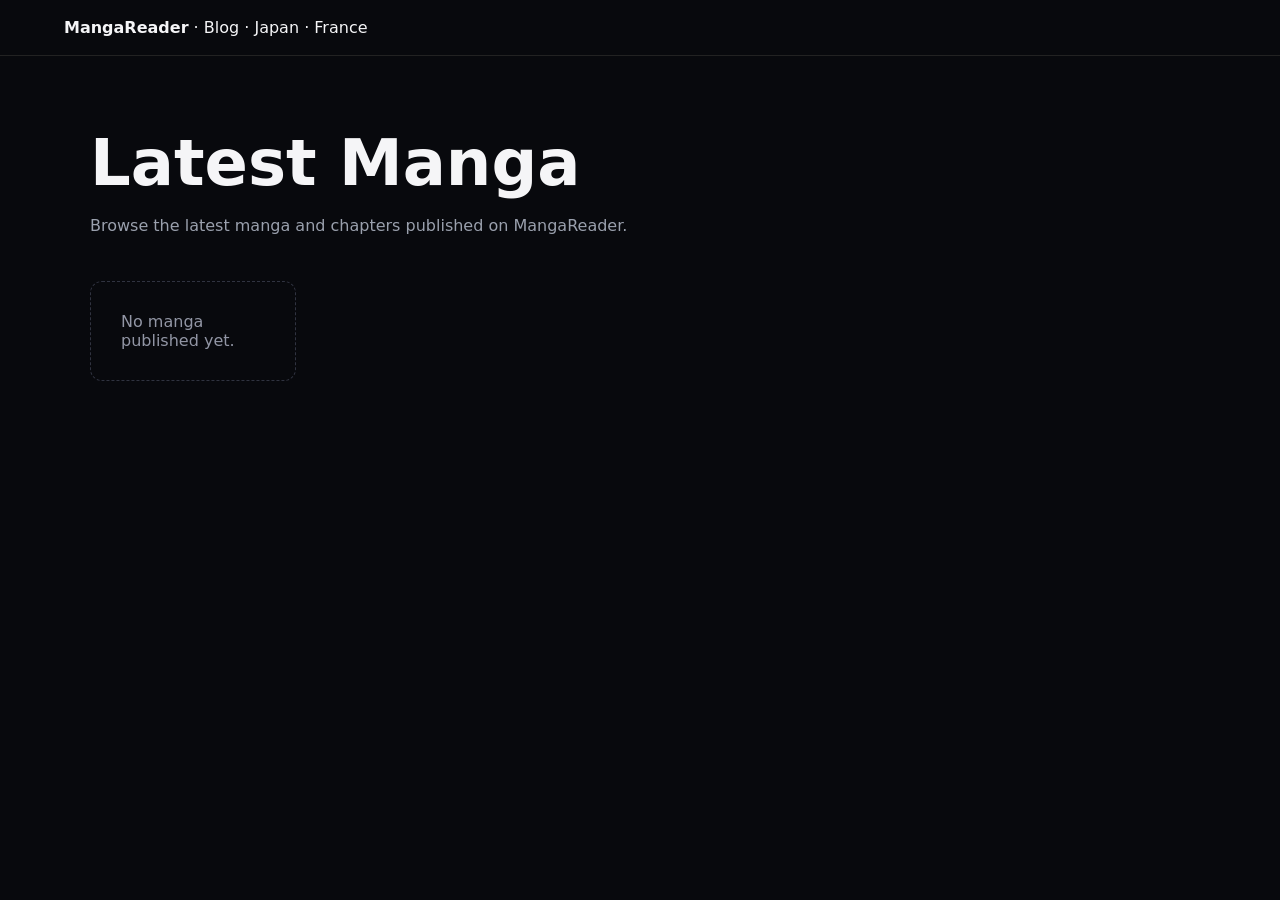
==== index.html @ e446fe51 "Add index.html for GitHub-only architecture" ====
<!doctype html><html lang="en"><head><meta charset="utf-8"><meta name="viewport" content="width=device-width,initial-scale=1"><meta name="robots" content="index,follow"><meta name="description" content="MangaReader — read manga chapters online."><link rel="canonical" href="https://kindgommangaraw.github.io/"><title>MangaReader</title><style>body{margin:0;background:#08090d;color:#f5f5f7;font-family:system-ui,sans-serif}a{color:inherit;text-decoration:none}.nav{padding:18px 5%;border-bottom:1px solid #222}.wrap{max-width:1100px;margin:auto;padding:40px 5%}.hero{padding:30px 0}.hero h1{font-size:clamp(36px,6vw,64px);margin:0 0 12px}.muted{color:#9aa0ad}.grid{display:grid;grid-template-columns:repeat(auto-fill,minmax(170px,1fr));gap:18px}.card{background:#11131a;border:1px solid #252936;border-radius:14px;overflow:hidden;padding-bottom:14px}.card img{width:100%;aspect-ratio:3/4;object-fit:cover;background:#171922}.card h2,.card p{padding:0 12px}.card h2{font-size:17px;margin:10px 0 5px}.card p{font-size:13px;color:#9aa0ad}.empty{padding:30px;border:1px dashed #303340;border-radius:12px;color:#9296a5}</style></head><body><nav class="nav"><strong>MangaReader</strong> · <a href="/blog.html">Blog</a> · <a href="/country.html?country=JP">Japan</a> · <a href="/country.html?country=FR">France</a></nav><main class="wrap"><section class="hero"><h1>Latest Manga</h1><p class="muted">Browse the latest manga and chapters published on MangaReader.</p></section><section id="grid" class="grid"><div class="empty">Loading…</div></section></main><script>const esc=v=>String(v??"").replace(/[&<>"']/g,m=>({"&":"&amp;","<":"&lt;",">":"&gt;","\"":"&quot;","'":"&#039;"}[m]));fetch("/data/manga.json").then(r=>r.json()).then(x=>{const d=x.manga||[];grid.innerHTML=d.length?d.map(m=>`<a class="card" href="/manga.html?slug=${encodeURIComponent(m.slug)}"><img src="${esc(m.cover||m.cover_url||"")}" alt="${esc(m.title)} cover" loading="lazy"><h2>${esc(m.title)}</h2><p>${esc(m.author||"")} · ${esc(m.status||"")}</p></a>`).join(""):"<div class=empty>No manga published yet.</div>"}).catch(()=>grid.innerHTML="<div class=empty>Could not load manga data.</div>")</script></body></html>
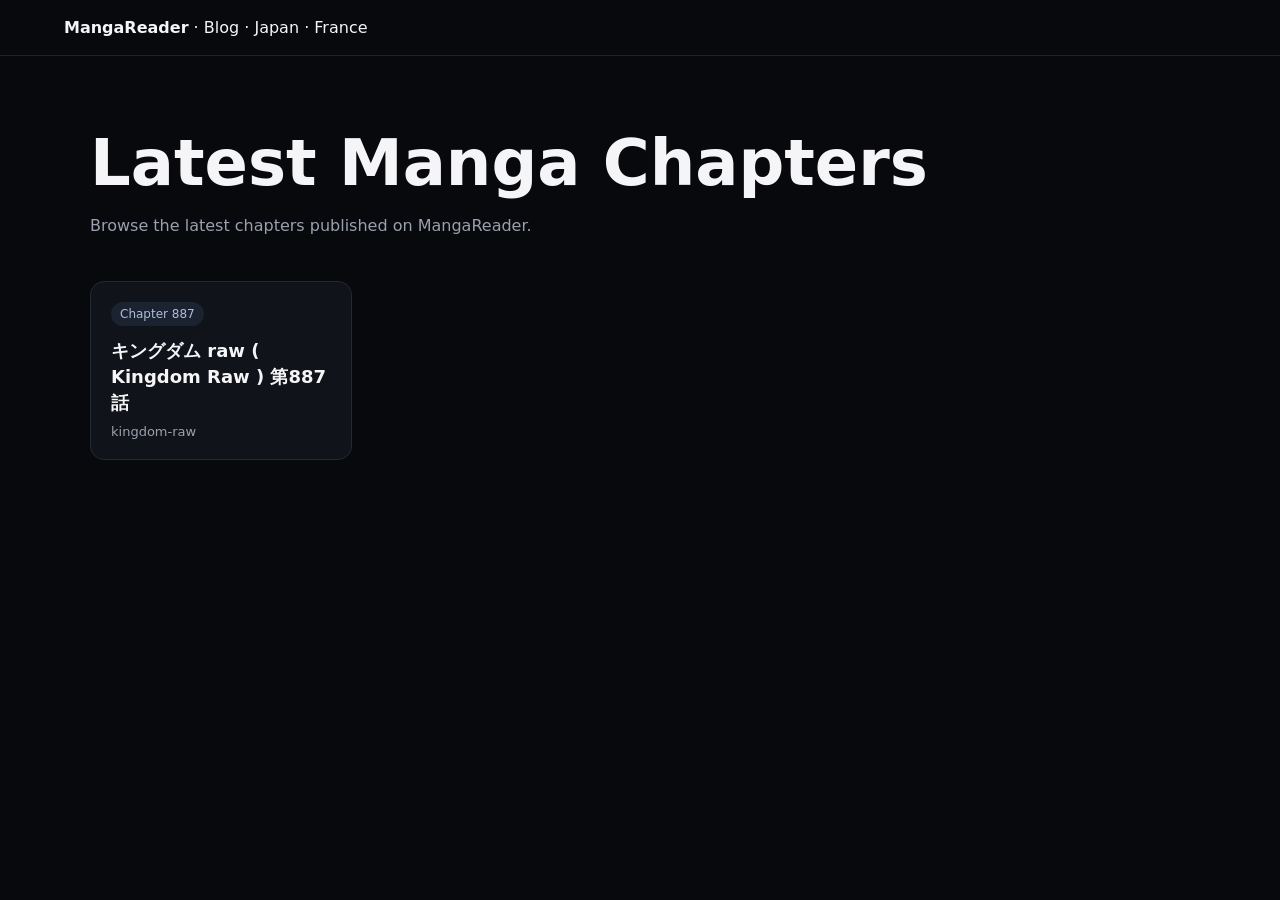
==== commit 6d655536: "Show latest chapters on homepage" ====
--- a/index.html
+++ b/index.html
@@ -1 +1 @@
-<!doctype html><html lang="en"><head><meta charset="utf-8"><meta name="viewport" content="width=device-width,initial-scale=1"><meta name="robots" content="index,follow"><meta name="description" content="MangaReader — read manga chapters online."><link rel="canonical" href="https://kindgommangaraw.github.io/"><title>MangaReader</title><style>body{margin:0;background:#08090d;color:#f5f5f7;font-family:system-ui,sans-serif}a{color:inherit;text-decoration:none}.nav{padding:18px 5%;border-bottom:1px solid #222}.wrap{max-width:1100px;margin:auto;padding:40px 5%}.hero{padding:30px 0}.hero h1{font-size:clamp(36px,6vw,64px);margin:0 0 12px}.muted{color:#9aa0ad}.grid{display:grid;grid-template-columns:repeat(auto-fill,minmax(170px,1fr));gap:18px}.card{background:#11131a;border:1px solid #252936;border-radius:14px;overflow:hidden;padding-bottom:14px}.card img{width:100%;aspect-ratio:3/4;object-fit:cover;background:#171922}.card h2,.card p{padding:0 12px}.card h2{font-size:17px;margin:10px 0 5px}.card p{font-size:13px;color:#9aa0ad}.empty{padding:30px;border:1px dashed #303340;border-radius:12px;color:#9296a5}</style></head><body><nav class="nav"><strong>MangaReader</strong> · <a href="/blog.html">Blog</a> · <a href="/country.html?country=JP">Japan</a> · <a href="/country.html?country=FR">France</a></nav><main class="wrap"><section class="hero"><h1>Latest Manga</h1><p class="muted">Browse the latest manga and chapters published on MangaReader.</p></section><section id="grid" class="grid"><div class="empty">Loading…</div></section></main><script>const esc=v=>String(v??"").replace(/[&<>"']/g,m=>({"&":"&amp;","<":"&lt;",">":"&gt;","\"":"&quot;","'":"&#039;"}[m]));fetch("/data/manga.json").then(r=>r.json()).then(x=>{const d=x.manga||[];grid.innerHTML=d.length?d.map(m=>`<a class="card" href="/manga.html?slug=${encodeURIComponent(m.slug)}"><img src="${esc(m.cover||m.cover_url||"")}" alt="${esc(m.title)} cover" loading="lazy"><h2>${esc(m.title)}</h2><p>${esc(m.author||"")} · ${esc(m.status||"")}</p></a>`).join(""):"<div class=empty>No manga published yet.</div>"}).catch(()=>grid.innerHTML="<div class=empty>Could not load manga data.</div>")</script></body></html>+<!doctype html><html lang="en"><head><meta charset="utf-8"><meta name="viewport" content="width=device-width,initial-scale=1"><meta name="robots" content="index,follow"><meta name="description" content="MangaReader — latest manga chapters."><link rel="canonical" href="https://kindgommangaraw.github.io/"><title>MangaReader</title><style>body{margin:0;background:#08090d;color:#f5f5f7;font-family:system-ui,sans-serif}a{color:inherit;text-decoration:none}.nav{padding:18px 5%;border-bottom:1px solid #222}.wrap{max-width:1100px;margin:auto;padding:40px 5%}.hero{padding:30px 0}.hero h1{font-size:clamp(36px,6vw,64px);margin:0 0 12px}.muted{color:#9aa0ad}.grid{display:grid;grid-template-columns:repeat(auto-fill,minmax(220px,1fr));gap:18px}.card{display:block;background:#11131a;border:1px solid #252936;border-radius:14px;overflow:hidden;padding:20px;transition:.2s}.card:hover{border-color:#4b556d;transform:translateY(-2px)}.badge{display:inline-block;font-size:12px;padding:5px 9px;border-radius:999px;background:#1b2230;color:#aebee0;margin-bottom:12px}.card h2{font-size:18px;line-height:1.45;margin:0 0 8px}.card p{font-size:13px;color:#9aa0ad;margin:0}.empty{padding:30px;border:1px dashed #303340;border-radius:12px;color:#9296a5}</style></head><body><nav class="nav"><strong>MangaReader</strong> · <a href="/blog.html">Blog</a> · <a href="/country.html?country=JP">Japan</a> · <a href="/country.html?country=FR">France</a></nav><main class="wrap"><section class="hero"><h1>Latest Manga Chapters</h1><p class="muted">Browse the latest chapters published on MangaReader.</p></section><section id="chapters" class="grid"><div class="empty">Loading…</div></section></main><script>const esc=v=>String(v??"").replace(/[&<>"']/g,m=>({'&':'&amp;','<':'&lt;','>':'&gt;','"':'&quot;',"'":'&#039;'}[m]));fetch('/data/chapters.json?'+Date.now()).then(r=>r.json()).then(x=>{const d=(x.chapters||[]).slice().reverse();chapters.innerHTML=d.length?d.map(c=>`<a class="card" href="/manga.html?slug=${encodeURIComponent(c.manga_slug||'')}"><span class="badge">Chapter ${esc(c.number||'')}</span><h2>${esc(c.title||('Chapter '+(c.number||'')))}</h2><p>${esc(c.manga_slug||'')}</p></a>`).join(''):'<div class="empty">No chapters published yet.</div>'}).catch(()=>chapters.innerHTML='<div class="empty">Could not load chapters.</div>');</script></body></html>
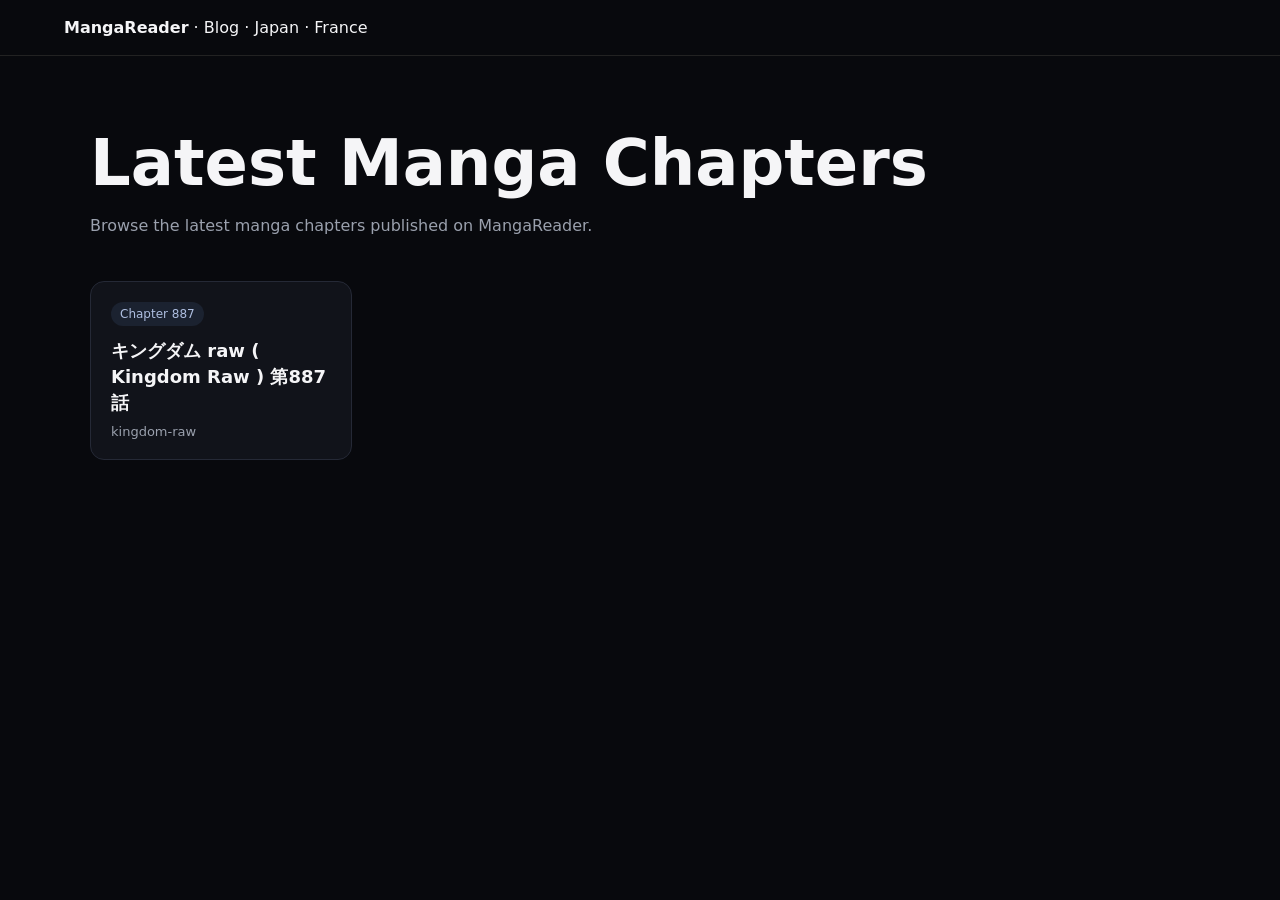
==== commit d4ab42ac: "Fix chapter cards to open chapter viewer directly" ====
--- a/index.html
+++ b/index.html
@@ -1 +1 @@
-<!doctype html><html lang="en"><head><meta charset="utf-8"><meta name="viewport" content="width=device-width,initial-scale=1"><meta name="robots" content="index,follow"><meta name="description" content="MangaReader — latest manga chapters."><link rel="canonical" href="https://kindgommangaraw.github.io/"><title>MangaReader</title><style>body{margin:0;background:#08090d;color:#f5f5f7;font-family:system-ui,sans-serif}a{color:inherit;text-decoration:none}.nav{padding:18px 5%;border-bottom:1px solid #222}.wrap{max-width:1100px;margin:auto;padding:40px 5%}.hero{padding:30px 0}.hero h1{font-size:clamp(36px,6vw,64px);margin:0 0 12px}.muted{color:#9aa0ad}.grid{display:grid;grid-template-columns:repeat(auto-fill,minmax(220px,1fr));gap:18px}.card{display:block;background:#11131a;border:1px solid #252936;border-radius:14px;overflow:hidden;padding:20px;transition:.2s}.card:hover{border-color:#4b556d;transform:translateY(-2px)}.badge{display:inline-block;font-size:12px;padding:5px 9px;border-radius:999px;background:#1b2230;color:#aebee0;margin-bottom:12px}.card h2{font-size:18px;line-height:1.45;margin:0 0 8px}.card p{font-size:13px;color:#9aa0ad;margin:0}.empty{padding:30px;border:1px dashed #303340;border-radius:12px;color:#9296a5}</style></head><body><nav class="nav"><strong>MangaReader</strong> · <a href="/blog.html">Blog</a> · <a href="/country.html?country=JP">Japan</a> · <a href="/country.html?country=FR">France</a></nav><main class="wrap"><section class="hero"><h1>Latest Manga Chapters</h1><p class="muted">Browse the latest chapters published on MangaReader.</p></section><section id="chapters" class="grid"><div class="empty">Loading…</div></section></main><script>const esc=v=>String(v??"").replace(/[&<>"']/g,m=>({'&':'&amp;','<':'&lt;','>':'&gt;','"':'&quot;',"'":'&#039;'}[m]));fetch('/data/chapters.json?'+Date.now()).then(r=>r.json()).then(x=>{const d=(x.chapters||[]).slice().reverse();chapters.innerHTML=d.length?d.map(c=>`<a class="card" href="/manga.html?slug=${encodeURIComponent(c.manga_slug||'')}"><span class="badge">Chapter ${esc(c.number||'')}</span><h2>${esc(c.title||('Chapter '+(c.number||'')))}</h2><p>${esc(c.manga_slug||'')}</p></a>`).join(''):'<div class="empty">No chapters published yet.</div>'}).catch(()=>chapters.innerHTML='<div class="empty">Could not load chapters.</div>');</script></body></html>+<!doctype html><html lang="en"><head><meta charset="utf-8"><meta name="viewport" content="width=device-width,initial-scale=1"><meta name="robots" content="index,follow"><meta name="description" content="MangaReader — latest manga chapters."><link rel="canonical" href="https://kindgommangaraw.github.io/"><title>MangaReader</title><style>body{margin:0;background:#08090d;color:#f5f5f7;font-family:system-ui,sans-serif}a{color:inherit;text-decoration:none}.nav{padding:18px 5%;border-bottom:1px solid #222}.wrap{max-width:1100px;margin:auto;padding:40px 5%}.hero{padding:30px 0}.hero h1{font-size:clamp(36px,6vw,64px);margin:0 0 12px}.muted{color:#9aa0ad}.grid{display:grid;grid-template-columns:repeat(auto-fill,minmax(220px,1fr));gap:18px}.card{display:block;background:#11131a;border:1px solid #252936;border-radius:14px;overflow:hidden;padding:20px;transition:.2s}.card:hover{border-color:#4b556d;transform:translateY(-2px)}.badge{display:inline-block;font-size:12px;padding:5px 9px;border-radius:999px;background:#1b2230;color:#aebee0;margin-bottom:12px}.card h2{font-size:18px;line-height:1.45;margin:0 0 8px}.card p{font-size:13px;color:#9aa0ad;margin:0}.empty{padding:30px;border:1px dashed #303340;border-radius:12px;color:#9296a5}</style></head><body><nav class="nav"><strong>MangaReader</strong> · <a href="/blog.html">Blog</a> · <a href="/country.html?country=JP">Japan</a> · <a href="/country.html?country=FR">France</a></nav><main class="wrap"><section class="hero"><h1>Latest Manga Chapters</h1><p class="muted">Browse the latest manga chapters published on MangaReader.</p></section><section id="chapters" class="grid"><div class="empty">Loading…</div></section></main><script>const esc=v=>String(v??"").replace(/[&<>"']/g,m=>({'&':'&amp;','<':'&lt;','>':'&gt;','"':'&quot;',"'":'&#039;'}[m]));const chapters=document.getElementById('chapters');fetch('/data/chapters.json?'+Date.now(),{cache:'no-store'}).then(r=>{if(!r.ok)throw Error('Failed to load chapters');return r.json()}).then(x=>{const d=(x.chapters||[]).slice().reverse();chapters.innerHTML=d.length?d.map(c=>`<a class="card" href="/chapter.html?slug=${encodeURIComponent(c.slug||'')}"><span class="badge">Chapter ${esc(c.number||'')}</span><h2>${esc(c.title||('Chapter '+(c.number||'')))}</h2><p>${esc(c.manga_slug||'')}</p></a>`).join(''):'<div class="empty">No chapters published yet.</div>'}).catch(()=>chapters.innerHTML='<div class="empty">Could not load chapters.</div>');</script></body></html>
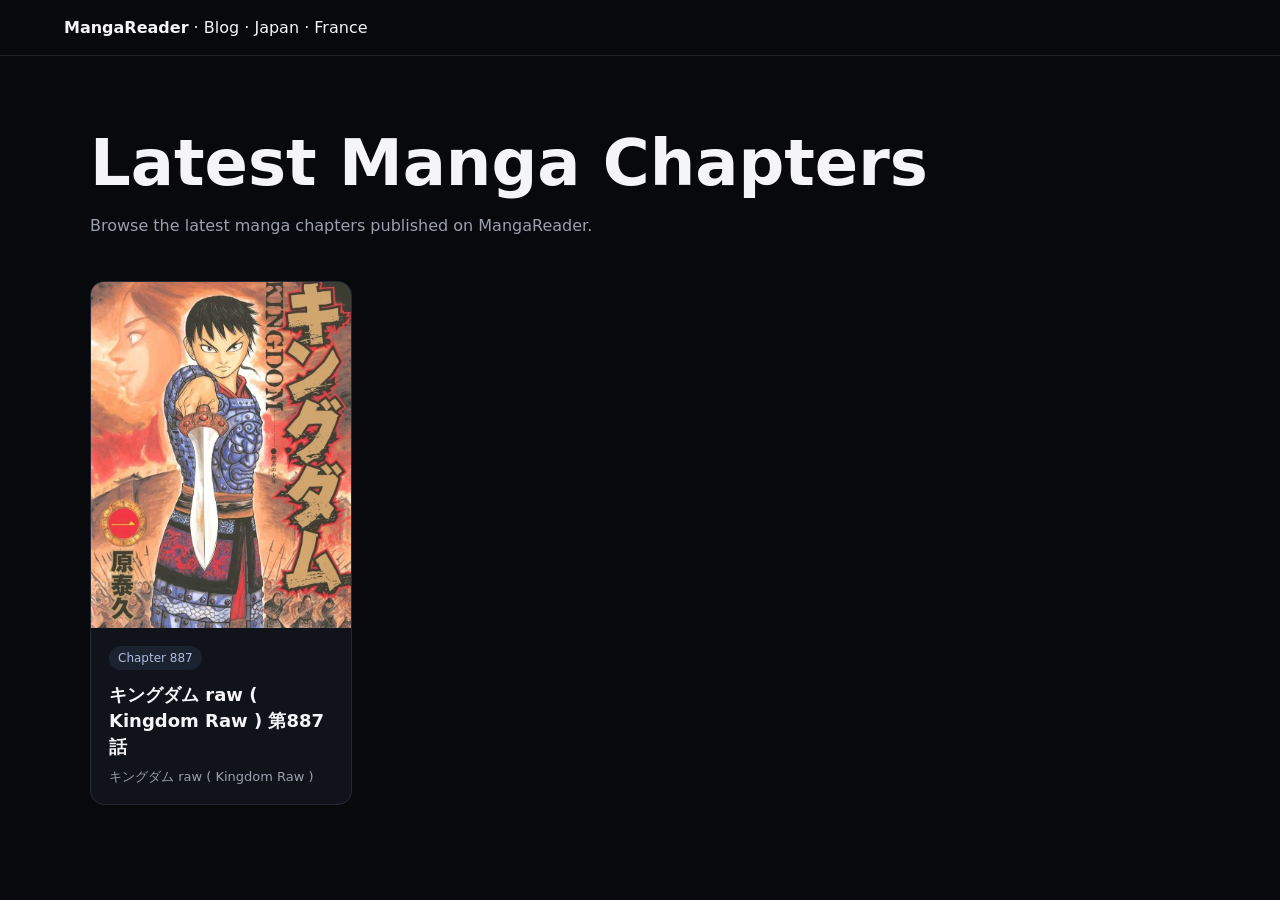
==== commit 4015b669: "Show manga covers on latest chapter cards" ====
--- a/index.html
+++ b/index.html
@@ -1 +1 @@
-<!doctype html><html lang="en"><head><meta charset="utf-8"><meta name="viewport" content="width=device-width,initial-scale=1"><meta name="robots" content="index,follow"><meta name="description" content="MangaReader — latest manga chapters."><link rel="canonical" href="https://kindgommangaraw.github.io/"><title>MangaReader</title><style>body{margin:0;background:#08090d;color:#f5f5f7;font-family:system-ui,sans-serif}a{color:inherit;text-decoration:none}.nav{padding:18px 5%;border-bottom:1px solid #222}.wrap{max-width:1100px;margin:auto;padding:40px 5%}.hero{padding:30px 0}.hero h1{font-size:clamp(36px,6vw,64px);margin:0 0 12px}.muted{color:#9aa0ad}.grid{display:grid;grid-template-columns:repeat(auto-fill,minmax(220px,1fr));gap:18px}.card{display:block;background:#11131a;border:1px solid #252936;border-radius:14px;overflow:hidden;padding:20px;transition:.2s}.card:hover{border-color:#4b556d;transform:translateY(-2px)}.badge{display:inline-block;font-size:12px;padding:5px 9px;border-radius:999px;background:#1b2230;color:#aebee0;margin-bottom:12px}.card h2{font-size:18px;line-height:1.45;margin:0 0 8px}.card p{font-size:13px;color:#9aa0ad;margin:0}.empty{padding:30px;border:1px dashed #303340;border-radius:12px;color:#9296a5}</style></head><body><nav class="nav"><strong>MangaReader</strong> · <a href="/blog.html">Blog</a> · <a href="/country.html?country=JP">Japan</a> · <a href="/country.html?country=FR">France</a></nav><main class="wrap"><section class="hero"><h1>Latest Manga Chapters</h1><p class="muted">Browse the latest manga chapters published on MangaReader.</p></section><section id="chapters" class="grid"><div class="empty">Loading…</div></section></main><script>const esc=v=>String(v??"").replace(/[&<>"']/g,m=>({'&':'&amp;','<':'&lt;','>':'&gt;','"':'&quot;',"'":'&#039;'}[m]));const chapters=document.getElementById('chapters');fetch('/data/chapters.json?'+Date.now(),{cache:'no-store'}).then(r=>{if(!r.ok)throw Error('Failed to load chapters');return r.json()}).then(x=>{const d=(x.chapters||[]).slice().reverse();chapters.innerHTML=d.length?d.map(c=>`<a class="card" href="/chapter.html?slug=${encodeURIComponent(c.slug||'')}"><span class="badge">Chapter ${esc(c.number||'')}</span><h2>${esc(c.title||('Chapter '+(c.number||'')))}</h2><p>${esc(c.manga_slug||'')}</p></a>`).join(''):'<div class="empty">No chapters published yet.</div>'}).catch(()=>chapters.innerHTML='<div class="empty">Could not load chapters.</div>');</script></body></html>+<!doctype html><html lang="en"><head><meta charset="utf-8"><meta name="viewport" content="width=device-width,initial-scale=1"><meta name="robots" content="index,follow"><meta name="google-site-verification" content="vmchjyaTe4ljSW5P7zLpR-S3wUV28DgIV901Qn4MSQI"><meta name="description" content="MangaReader — latest manga chapters."><link rel="canonical" href="https://kindgommangaraw.github.io/"><title>MangaReader</title><style>body{margin:0;background:#08090d;color:#f5f5f7;font-family:system-ui,sans-serif}a{color:inherit;text-decoration:none}.nav{padding:18px 5%;border-bottom:1px solid #222}.wrap{max-width:1100px;margin:auto;padding:40px 5%}.hero{padding:30px 0}.hero h1{font-size:clamp(36px,6vw,64px);margin:0 0 12px}.muted{color:#9aa0ad}.grid{display:grid;grid-template-columns:repeat(auto-fill,minmax(220px,1fr));gap:18px}.card{display:block;background:#11131a;border:1px solid #252936;border-radius:14px;overflow:hidden;transition:.2s}.card:hover{border-color:#4b556d;transform:translateY(-2px)}.cover{width:100%;aspect-ratio:3/4;object-fit:cover;display:block;background:#181b23}.card-body{padding:18px}.badge{display:inline-block;font-size:12px;padding:5px 9px;border-radius:999px;background:#1b2230;color:#aebee0;margin-bottom:12px}.card h2{font-size:18px;line-height:1.45;margin:0 0 8px}.card p{font-size:13px;color:#9aa0ad;margin:0}.empty{padding:30px;border:1px dashed #303340;border-radius:12px;color:#9296a5}</style></head><body><nav class="nav"><strong>MangaReader</strong> · <a href="/blog.html">Blog</a> · <a href="/country.html?country=JP">Japan</a> · <a href="/country.html?country=FR">France</a></nav><main class="wrap"><section class="hero"><h1>Latest Manga Chapters</h1><p class="muted">Browse the latest manga chapters published on MangaReader.</p></section><section id="chapters" class="grid"><div class="empty">Loading…</div></section></main><script>const esc=v=>String(v??"").replace(/[&<>"']/g,m=>({'&':'&amp;','<':'&lt;','>':'&gt;','"':'&quot;',"'":'&#039;'}[m]));const chapters=document.getElementById('chapters');Promise.all([fetch('/data/chapters.json?'+Date.now(),{cache:'no-store'}).then(r=>{if(!r.ok)throw Error('Failed to load chapters');return r.json()}),fetch('/data/manga.json?'+Date.now(),{cache:'no-store'}).then(r=>{if(!r.ok)throw Error('Failed to load manga');return r.json()})]).then(([cx,mx])=>{const map=new Map((mx.manga||[]).map(m=>[m.slug,m]));const d=(cx.chapters||[]).slice().reverse();chapters.innerHTML=d.length?d.map(c=>{const m=map.get(c.manga_slug||c.mangaId)||{};const cover=m.cover||'';const title=m.title||c.manga_slug||'';return `<a class="card" href="/chapter.html?slug=${encodeURIComponent(c.slug||'')}">${cover?`<img class="cover" src="${esc(cover)}?v=${Date.now()}" alt="${esc(title)} cover" loading="lazy" decoding="async">`:''}<div class="card-body"><span class="badge">Chapter ${esc(c.number||'')}</span><h2>${esc(c.title||('Chapter '+(c.number||'')))}</h2><p>${esc(title)}</p></div></a>`}).join(''):'<div class="empty">No chapters published yet.</div>'}).catch(()=>chapters.innerHTML='<div class="empty">Could not load chapters.</div>');</script></body></html>
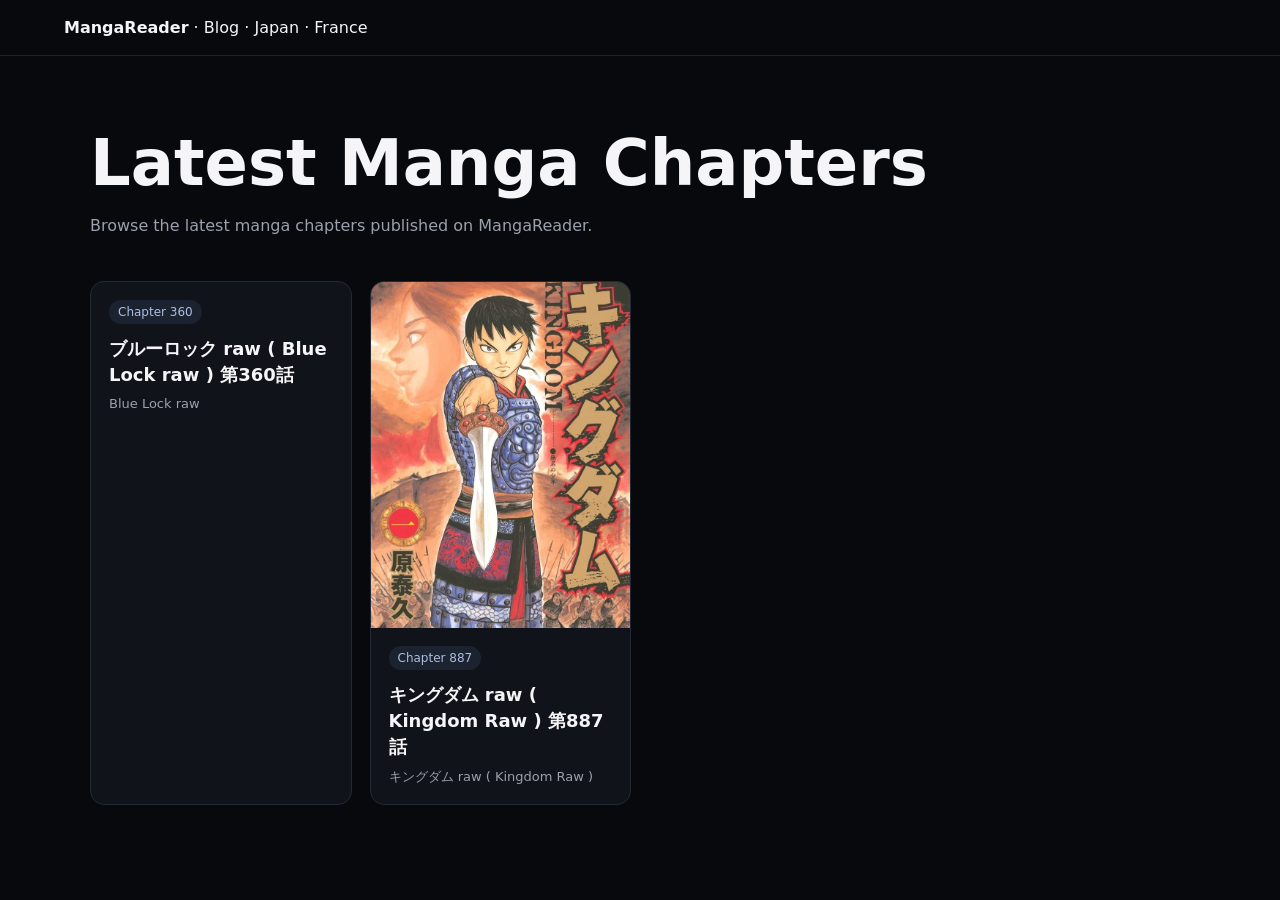
==== commit 1e11c7bc: "Add Google Analytics tracking" ====
--- a/index.html
+++ b/index.html
@@ -1 +1,10 @@
-<!doctype html><html lang="en"><head><meta charset="utf-8"><meta name="viewport" content="width=device-width,initial-scale=1"><meta name="robots" content="index,follow"><meta name="google-site-verification" content="vmchjyaTe4ljSW5P7zLpR-S3wUV28DgIV901Qn4MSQI"><meta name="description" content="MangaReader — latest manga chapters."><link rel="canonical" href="https://kindgommangaraw.github.io/"><title>MangaReader</title><style>body{margin:0;background:#08090d;color:#f5f5f7;font-family:system-ui,sans-serif}a{color:inherit;text-decoration:none}.nav{padding:18px 5%;border-bottom:1px solid #222}.wrap{max-width:1100px;margin:auto;padding:40px 5%}.hero{padding:30px 0}.hero h1{font-size:clamp(36px,6vw,64px);margin:0 0 12px}.muted{color:#9aa0ad}.grid{display:grid;grid-template-columns:repeat(auto-fill,minmax(220px,1fr));gap:18px}.card{display:block;background:#11131a;border:1px solid #252936;border-radius:14px;overflow:hidden;transition:.2s}.card:hover{border-color:#4b556d;transform:translateY(-2px)}.cover{width:100%;aspect-ratio:3/4;object-fit:cover;display:block;background:#181b23}.card-body{padding:18px}.badge{display:inline-block;font-size:12px;padding:5px 9px;border-radius:999px;background:#1b2230;color:#aebee0;margin-bottom:12px}.card h2{font-size:18px;line-height:1.45;margin:0 0 8px}.card p{font-size:13px;color:#9aa0ad;margin:0}.empty{padding:30px;border:1px dashed #303340;border-radius:12px;color:#9296a5}</style></head><body><nav class="nav"><strong>MangaReader</strong> · <a href="/blog.html">Blog</a> · <a href="/country.html?country=JP">Japan</a> · <a href="/country.html?country=FR">France</a></nav><main class="wrap"><section class="hero"><h1>Latest Manga Chapters</h1><p class="muted">Browse the latest manga chapters published on MangaReader.</p></section><section id="chapters" class="grid"><div class="empty">Loading…</div></section></main><script>const esc=v=>String(v??"").replace(/[&<>"']/g,m=>({'&':'&amp;','<':'&lt;','>':'&gt;','"':'&quot;',"'":'&#039;'}[m]));const chapters=document.getElementById('chapters');Promise.all([fetch('/data/chapters.json?'+Date.now(),{cache:'no-store'}).then(r=>{if(!r.ok)throw Error('Failed to load chapters');return r.json()}),fetch('/data/manga.json?'+Date.now(),{cache:'no-store'}).then(r=>{if(!r.ok)throw Error('Failed to load manga');return r.json()})]).then(([cx,mx])=>{const map=new Map((mx.manga||[]).map(m=>[m.slug,m]));const d=(cx.chapters||[]).slice().reverse();chapters.innerHTML=d.length?d.map(c=>{const m=map.get(c.manga_slug||c.mangaId)||{};const cover=m.cover||'';const title=m.title||c.manga_slug||'';return `<a class="card" href="/chapter.html?slug=${encodeURIComponent(c.slug||'')}">${cover?`<img class="cover" src="${esc(cover)}?v=${Date.now()}" alt="${esc(title)} cover" loading="lazy" decoding="async">`:''}<div class="card-body"><span class="badge">Chapter ${esc(c.number||'')}</span><h2>${esc(c.title||('Chapter '+(c.number||'')))}</h2><p>${esc(title)}</p></div></a>`}).join(''):'<div class="empty">No chapters published yet.</div>'}).catch(()=>chapters.innerHTML='<div class="empty">Could not load chapters.</div>');</script></body></html>+<!doctype html><html lang="en"><head>
+<!-- Google tag (gtag.js) -->
+<script async src="https://www.googletagmanager.com/gtag/js?id=G-H6EJRG3641"></script>
+<script>
+  window.dataLayer = window.dataLayer || [];
+  function gtag(){dataLayer.push(arguments);}
+  gtag('js', new Date());
+  gtag('config', 'G-H6EJRG3641');
+</script>
+<meta charset="utf-8"><meta name="viewport" content="width=device-width,initial-scale=1"><meta name="robots" content="index,follow"><meta name="google-site-verification" content="vmchjyaTe4ljSW5P7zLpR-S3wUV28DgIV901Qn4MSQI"><meta name="description" content="MangaReader — latest manga chapters."><link rel="canonical" href="https://kindgommangaraw.github.io/"><title>MangaReader</title><style>body{margin:0;background:#08090d;color:#f5f5f7;font-family:system-ui,sans-serif}a{color:inherit;text-decoration:none}.nav{padding:18px 5%;border-bottom:1px solid #222}.wrap{max-width:1100px;margin:auto;padding:40px 5%}.hero{padding:30px 0}.hero h1{font-size:clamp(36px,6vw,64px);margin:0 0 12px}.muted{color:#9aa0ad}.grid{display:grid;grid-template-columns:repeat(auto-fill,minmax(220px,1fr));gap:18px}.card{display:block;background:#11131a;border:1px solid #252936;border-radius:14px;overflow:hidden;transition:.2s}.card:hover{border-color:#4b556d;transform:translateY(-2px)}.cover{width:100%;aspect-ratio:3/4;object-fit:cover;display:block;background:#181b23}.card-body{padding:18px}.badge{display:inline-block;font-size:12px;padding:5px 9px;border-radius:999px;background:#1b2230;color:#aebee0;margin-bottom:12px}.card h2{font-size:18px;line-height:1.45;margin:0 0 8px}.card p{font-size:13px;color:#9aa0ad;margin:0}.empty{padding:30px;border:1px dashed #303340;border-radius:12px;color:#9296a5}</style></head><body><nav class="nav"><strong>MangaReader</strong> · <a href="/blog.html">Blog</a> · <a href="/country.html?country=JP">Japan</a> · <a href="/country.html?country=FR">France</a></nav><main class="wrap"><section class="hero"><h1>Latest Manga Chapters</h1><p class="muted">Browse the latest manga chapters published on MangaReader.</p></section><section id="chapters" class="grid"><div class="empty">Loading…</div></section></main><script>const esc=v=>String(v??"").replace(/[&<>"']/g,m=>({'&':'&amp;','<':'&lt;','>':'&gt;','"':'&quot;',"'":'&#039;'}[m]));const chapters=document.getElementById('chapters');Promise.all([fetch('/data/chapters.json?'+Date.now(),{cache:'no-store'}).then(r=>{if(!r.ok)throw Error('Failed to load chapters');return r.json()}),fetch('/data/manga.json?'+Date.now(),{cache:'no-store'}).then(r=>{if(!r.ok)throw Error('Failed to load manga');return r.json()})]).then(([cx,mx])=>{const map=new Map((mx.manga||[]).map(m=>[m.slug,m]));const d=(cx.chapters||[]).slice().reverse();chapters.innerHTML=d.length?d.map(c=>{const slug=c.manga_slug||c.mangaId||'';const m=map.get(slug)||{};const cover=m.cover||('/manga-covers/'+slug+'.webp');const title=m.title||slug;return `<a class="card" href="/chapter.html?slug=${encodeURIComponent(c.slug||'')}"><img class="cover" src="${esc(cover)}" alt="${esc(title)} cover" loading="eager" decoding="async" onerror="this.style.display='none'"><div class="card-body"><span class="badge">Chapter ${esc(c.number||'')}</span><h2>${esc(c.title||('Chapter '+(c.number||'')))}</h2><p>${esc(title)}</p></div></a>`}).join(''):'<div class="empty">No chapters published yet.</div>'}).catch(()=>chapters.innerHTML='<div class="empty">Could not load chapters.</div>');</script></body></html>
